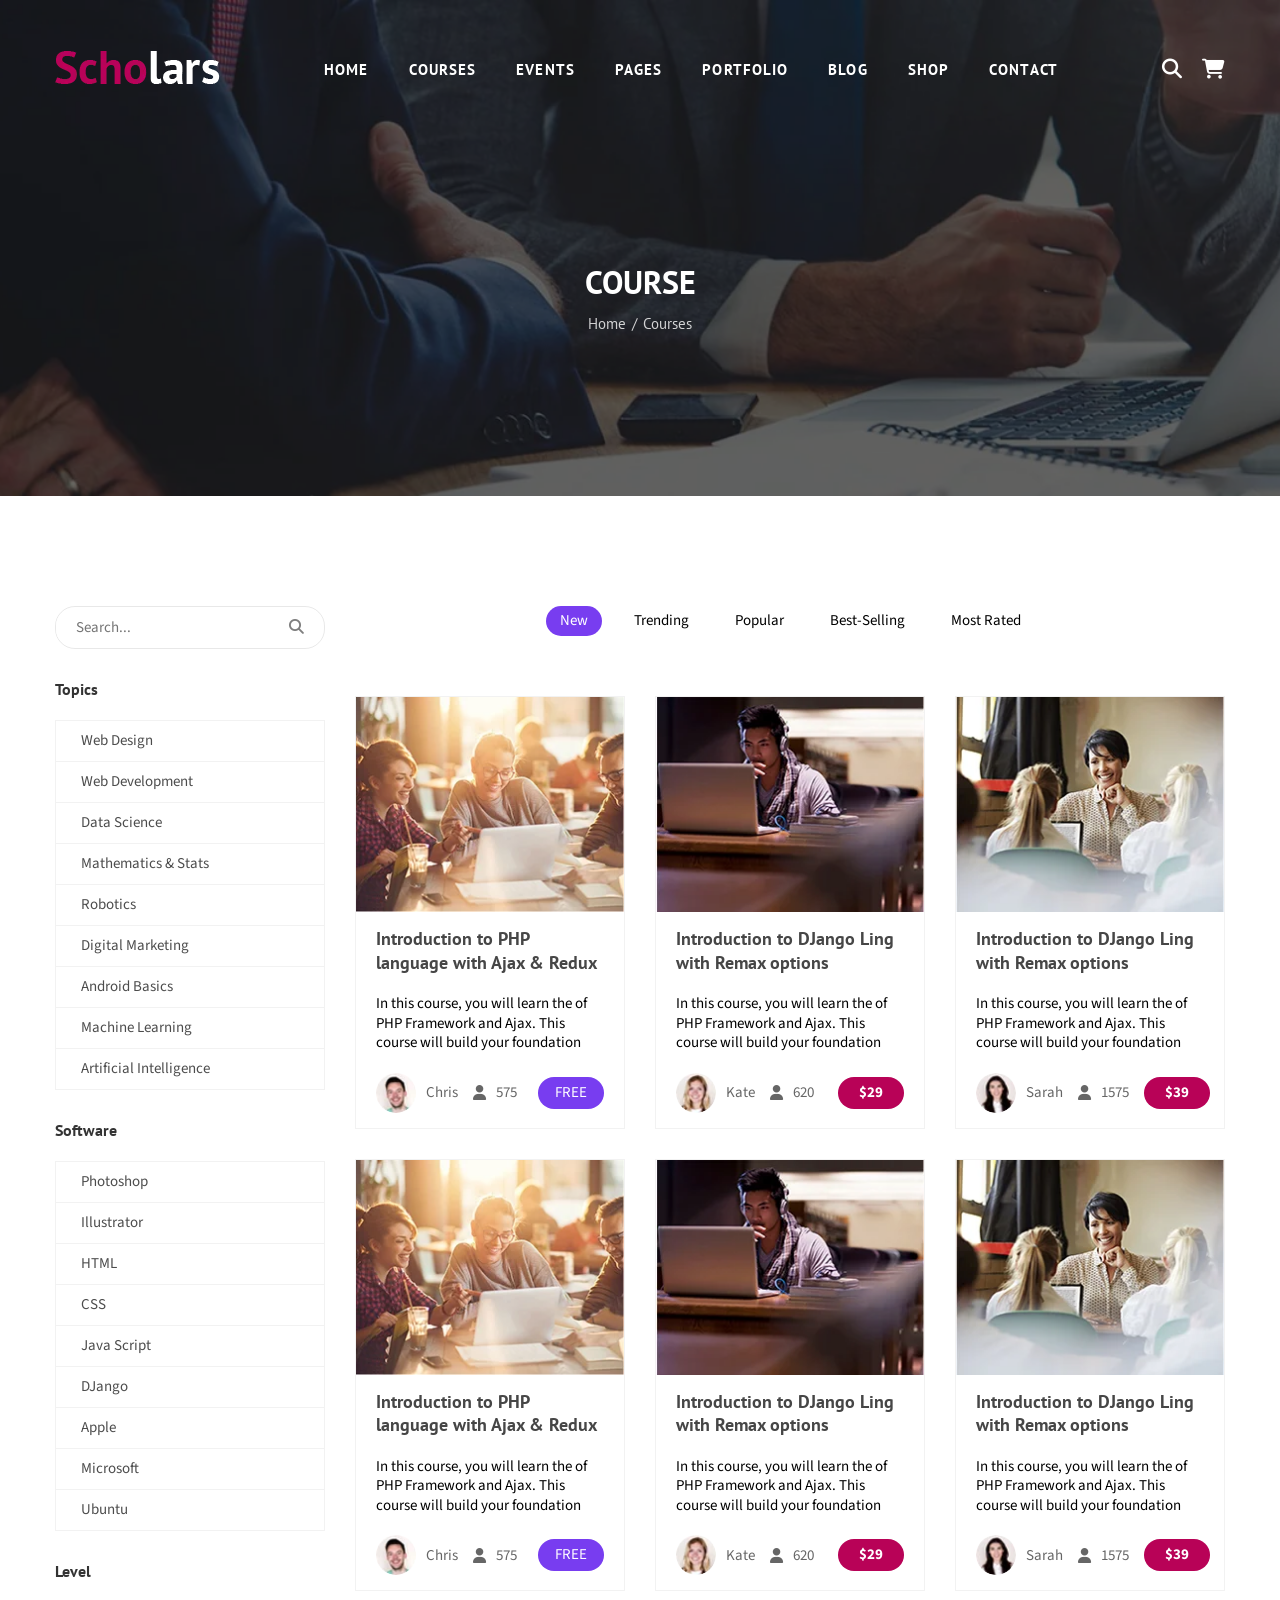
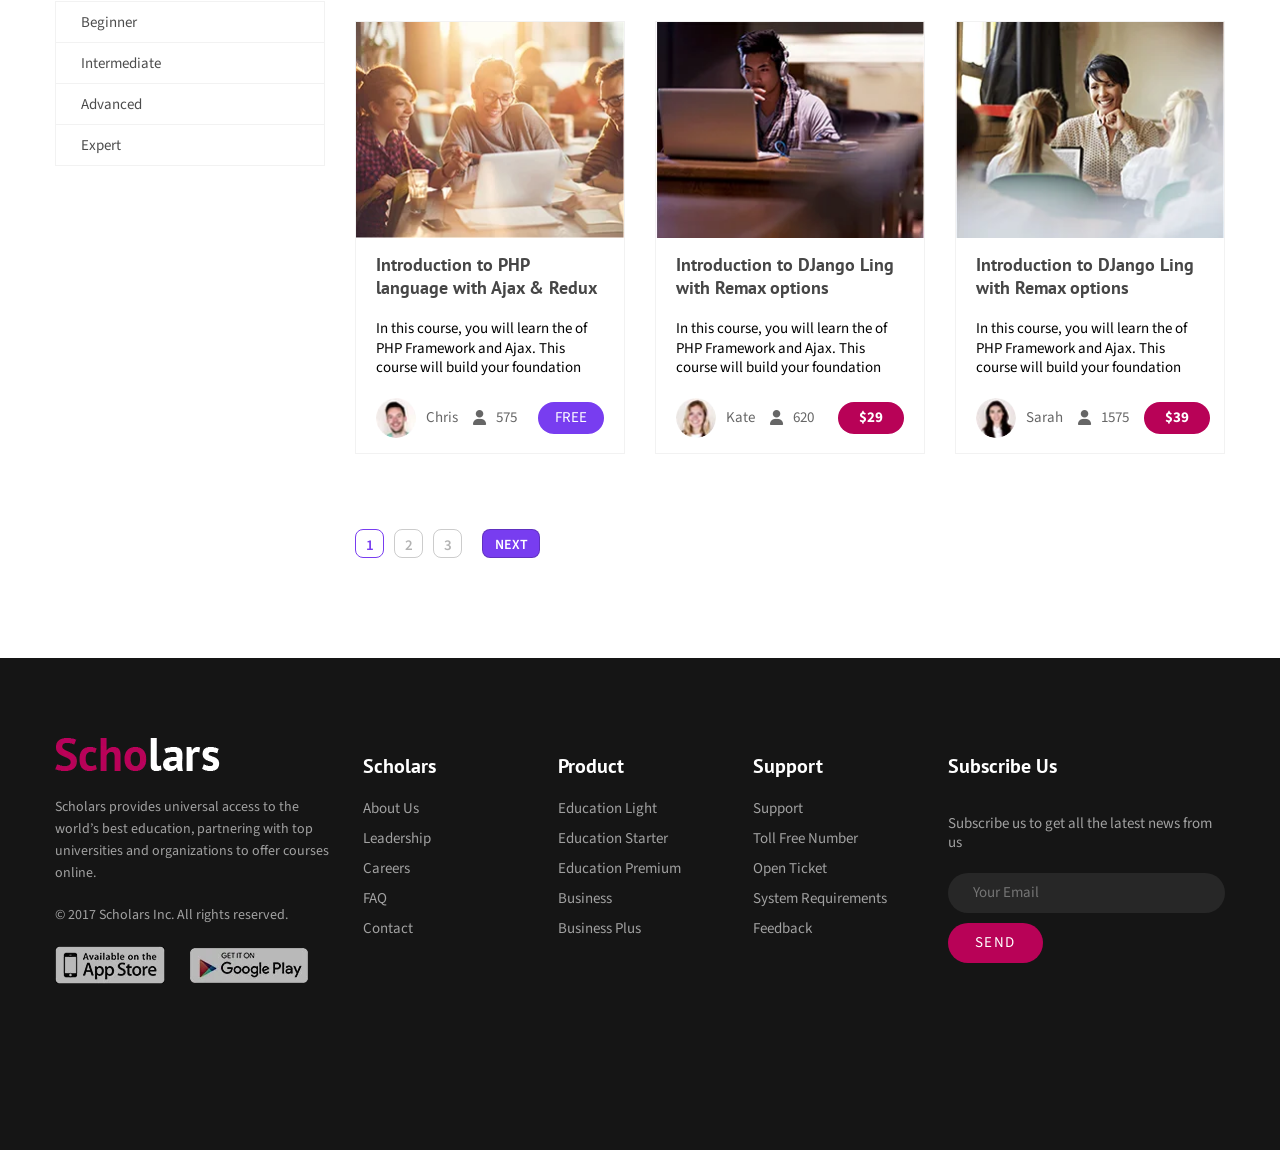
==== courses.html @ d9abd9fe "done courses" ====
<!doctype html>
<html lang="en">
    <head>
        <meta charset="UTF-8" />
        <meta name="viewport" content="width=device-width, initial-scale=1.0" />

        <!-- Fonts -->
        <link rel="preconnect" href="https://fonts.googleapis.com" />
        <link rel="preconnect" href="https://fonts.gstatic.com" crossorigin />
        <link
            href="https://fonts.googleapis.com/css2?family=PT+Sans:ital,wght@0,400;0,700;1,400;1,700&family=Source+Sans+3:ital,wght@0,200..900;1,200..900&display=swap"
            rel="stylesheet"
        />

        <!-- Icons -->
        <link
            rel="stylesheet"
            href="https://cdnjs.cloudflare.com/ajax/libs/font-awesome/6.7.2/css/all.min.css"
            integrity="sha512-Evv84Mr4kqVGRNSgIGL/F/aIDqQb7xQ2vcrdIwxfjThSH8CSR7PBEakCr51Ck+w+/U6swU2Im1vVX0SVk9ABhg=="
            crossorigin="anonymous"
            referrerpolicy="no-referrer"
        />

        <link rel="stylesheet" href="./css/reset.css" />
        <link rel="stylesheet" href="./css/styles.css" />

        <title>Scholars - Education, University & LMS HTML Template</title>
    </head>
    <body class="courses-page">
        <div class="wrapper">
            <!-- Start Header wrapper -->
            <div class="header-wrapper">
                <div class="inner">
                    <div class="container header-container">
                        <!-- Start Header -->
                        <div class="header">
                            <a href="">
                                <img
                                    src="./img/img-logo.webp"
                                    alt=""
                                    class="logo"
                                />
                            </a>

                            <!-- Start navigation -->
                            <ul class="nav">
                                <li><a href="">Home</a></li>
                                <li><a href="./courses.html">COURSES</a></li>
                                <li><a href="">EVENTS</a></li>
                                <li><a href="">Pages</a></li>
                                <li><a href="">PORTFOLIO</a></li>
                                <li><a href="">BLOG</a></li>
                                <li><a href="">SHOP</a></li>
                                <li><a href="">Contact</a></li>
                            </ul>
                            <!-- End navigation -->

                            <div class="action-wrapper">
                                <button class="action-btn">
                                    <i class="fa-solid fa-magnifying-glass"></i>
                                </button>
                                <button class="action-btn">
                                    <i class="fa-solid fa-cart-shopping"></i>
                                </button>
                            </div>
                        </div>
                        <!-- End Header -->

                        <div class="header-content">
                            <h1 class="heading">COURSE</h1>
                            <ul class="breadcrumb">
                                <li><a href="">Home</a></li>
                                <li><a href="">Courses</a></li>
                            </ul>
                        </div>
                    </div>
                </div>
            </div>
            <!-- End Header wrapper -->

            <!-- Start main -->
            <div class="main">
                <div class="container">
                    <div class="inner">
                        <!-- Start Sidebar -->
                        <div class="sidebar">
                            <!-- Search form -->
                            <div class="search-form">
                                <input
                                    type="text"
                                    placeholder="Search..."
                                    class="search-input"
                                />
                                <button class="search-btn">
                                    <i
                                        class="fa-solid fa-magnifying-glass sear"
                                    >
                                    </i>
                                </button>
                            </div>

                            <!-- Menu -->
                            <h2 class="menu-title">Topics</h2>
                            <ul class="menu">
                                <li><a href="">Web Design</a></li>
                                <li><a href="">Web Development</a></li>
                                <li><a href="">Data Science</a></li>
                                <li><a href="">Mathematics & Stats</a></li>
                                <li><a href="">Robotics</a></li>
                                <li><a href="">Digital Marketing</a></li>
                                <li><a href="">Android Basics</a></li>
                                <li><a href="">Machine Learning</a></li>
                                <li><a href="">Artificial Intelligence</a></li>
                            </ul>

                            <h2 class="menu-title">Software</h2>
                            <ul class="menu">
                                <li><a href="">Photoshop</a></li>
                                <li><a href="">Illustrator</a></li>
                                <li><a href="">HTML</a></li>
                                <li><a href="">CSS</a></li>
                                <li><a href="">Java Script</a></li>
                                <li><a href="">DJango</a></li>
                                <li><a href="">Apple</a></li>
                                <li><a href="">Microsoft</a></li>
                                <li><a href="">Ubuntu</a></li>
                            </ul>

                            <h2 class="menu-title">Level</h2>
                            <ul class="menu">
                                <li><a href="">Beginner</a></li>
                                <li><a href="">Intermediate</a></li>
                                <li><a href="">Advanced</a></li>
                                <li><a href="">Expert</a></li>
                            </ul>
                        </div>
                        <!-- End Sidebar -->

                        <!-- Start Main Content -->
                        <div class="main-content">
                            <div class="topics">
                                <ul>
                                    <li class="active"><a href="">New</a></li>
                                    <li><a href="">Trending</a></li>
                                    <li><a href="">Popular</a></li>
                                    <li><a href="">Best-Selling</a></li>
                                    <li><a href="">Most Rated</a></li>
                                </ul>
                            </div>
                            <!-- Start Course List -->
                            <div class="courses-list">
                                <!-- Course item 1 -->
                                <div class="courses-item">
                                    <a href="" class="thumb-wrapper">
                                        <img
                                            src="./img/img-courses-1.webp"
                                            alt=""
                                            class="thumb"
                                        />
                                    </a>
                                    <div class="info">
                                        <h3 class="title">
                                            <a href="">
                                                Introduction to PHP language
                                                with Ajax & Redux
                                            </a>
                                        </h3>
                                        <p class="desc">
                                            In this course, you will learn the
                                            of PHP Framework and Ajax. This
                                            course will build your foundation
                                        </p>
                                        <div class="bottom">
                                            <div>
                                                <img
                                                    src="./img/avt-author-1.webp"
                                                    alt=""
                                                    class="avatar"
                                                />
                                                <span>Chris</span>
                                            </div>
                                            <div>
                                                <i class="fa-solid fa-user"></i>
                                                <span>575</span>
                                            </div>
                                            <a
                                                href=""
                                                class="courses-btn active"
                                            >
                                                FREE
                                            </a>
                                        </div>
                                    </div>
                                </div>
                                <!-- End Course item 1 -->

                                <!-- Course item 2 -->
                                <div class="courses-item">
                                    <a href="" class="thumb-wrapper">
                                        <img
                                            src="./img/img-courses-2.webp"
                                            alt=""
                                            class="thumb"
                                        />
                                    </a>
                                    <div class="info">
                                        <h3 class="title">
                                            <a href="">
                                                Introduction to DJango Ling with
                                                Remax options
                                            </a>
                                        </h3>
                                        <p class="desc">
                                            In this course, you will learn the
                                            of PHP Framework and Ajax. This
                                            course will build your foundation
                                        </p>
                                        <div class="bottom">
                                            <div>
                                                <img
                                                    src="./img/avt-author-2.webp"
                                                    alt=""
                                                    class="avatar"
                                                />
                                                <span>Kate</span>
                                            </div>
                                            <div>
                                                <i class="fa-solid fa-user"></i>
                                                <span>620</span>
                                            </div>
                                            <a href="" class="courses-btn">
                                                $29
                                            </a>
                                        </div>
                                    </div>
                                </div>
                                <!-- End Course item 2 -->

                                <!-- Course item 3 -->
                                <div class="courses-item">
                                    <a href="" class="thumb-wrapper">
                                        <img
                                            src="./img/img-courses-3.webp"
                                            alt=""
                                            class="thumb"
                                        />
                                    </a>
                                    <div class="info">
                                        <h3 class="title">
                                            <a href="">
                                                Introduction to DJango Ling with
                                                Remax options
                                            </a>
                                        </h3>
                                        <p class="desc">
                                            In this course, you will learn the
                                            of PHP Framework and Ajax. This
                                            course will build your foundation
                                        </p>
                                        <div class="bottom">
                                            <div>
                                                <img
                                                    src="./img/avt-author-3.webp"
                                                    alt=""
                                                    class="avatar"
                                                />
                                                <span>Sarah</span>
                                            </div>
                                            <div>
                                                <i class="fa-solid fa-user"></i>
                                                <span>1575</span>
                                            </div>
                                            <a href="" class="courses-btn">
                                                $39
                                            </a>
                                        </div>
                                    </div>
                                </div>
                                <!-- End Course item 3 -->

                                <!-- Course item 4 -->
                                <div class="courses-item">
                                    <a href="" class="thumb-wrapper">
                                        <img
                                            src="./img/img-courses-1.webp"
                                            alt=""
                                            class="thumb"
                                        />
                                    </a>
                                    <div class="info">
                                        <h3 class="title">
                                            <a href="">
                                                Introduction to PHP language
                                                with Ajax & Redux
                                            </a>
                                        </h3>
                                        <p class="desc">
                                            In this course, you will learn the
                                            of PHP Framework and Ajax. This
                                            course will build your foundation
                                        </p>
                                        <div class="bottom">
                                            <div>
                                                <img
                                                    src="./img/avt-author-1.webp"
                                                    alt=""
                                                    class="avatar"
                                                />
                                                <span>Chris</span>
                                            </div>
                                            <div>
                                                <i class="fa-solid fa-user"></i>
                                                <span>575</span>
                                            </div>
                                            <a
                                                href=""
                                                class="courses-btn active"
                                            >
                                                FREE
                                            </a>
                                        </div>
                                    </div>
                                </div>
                                <!-- End Course item 4 -->

                                <!-- Course item 5 -->
                                <div class="courses-item">
                                    <a href="" class="thumb-wrapper">
                                        <img
                                            src="./img/img-courses-2.webp"
                                            alt=""
                                            class="thumb"
                                        />
                                    </a>
                                    <div class="info">
                                        <h3 class="title">
                                            <a href="">
                                                Introduction to DJango Ling with
                                                Remax options
                                            </a>
                                        </h3>
                                        <p class="desc">
                                            In this course, you will learn the
                                            of PHP Framework and Ajax. This
                                            course will build your foundation
                                        </p>
                                        <div class="bottom">
                                            <div>
                                                <img
                                                    src="./img/avt-author-2.webp"
                                                    alt=""
                                                    class="avatar"
                                                />
                                                <span>Kate</span>
                                            </div>
                                            <div>
                                                <i class="fa-solid fa-user"></i>
                                                <span>620</span>
                                            </div>
                                            <a href="" class="courses-btn">
                                                $29
                                            </a>
                                        </div>
                                    </div>
                                </div>
                                <!-- End Course item 5 -->

                                <!-- Course item 6 -->
                                <div class="courses-item">
                                    <a href="" class="thumb-wrapper">
                                        <img
                                            src="./img/img-courses-3.webp"
                                            alt=""
                                            class="thumb"
                                        />
                                    </a>
                                    <div class="info">
                                        <h3 class="title">
                                            <a href="">
                                                Introduction to DJango Ling with
                                                Remax options
                                            </a>
                                        </h3>
                                        <p class="desc">
                                            In this course, you will learn the
                                            of PHP Framework and Ajax. This
                                            course will build your foundation
                                        </p>
                                        <div class="bottom">
                                            <div>
                                                <img
                                                    src="./img/avt-author-3.webp"
                                                    alt=""
                                                    class="avatar"
                                                />
                                                <span>Sarah</span>
                                            </div>
                                            <div>
                                                <i class="fa-solid fa-user"></i>
                                                <span>1575</span>
                                            </div>
                                            <a href="" class="courses-btn">
                                                $39
                                            </a>
                                        </div>
                                    </div>
                                </div>
                                <!-- End Course item 6 -->

                                <!-- Course item 7 -->
                                <div class="courses-item">
                                    <a href="" class="thumb-wrapper">
                                        <img
                                            src="./img/img-courses-1.webp"
                                            alt=""
                                            class="thumb"
                                        />
                                    </a>
                                    <div class="info">
                                        <h3 class="title">
                                            <a href="">
                                                Introduction to PHP language
                                                with Ajax & Redux
                                            </a>
                                        </h3>
                                        <p class="desc">
                                            In this course, you will learn the
                                            of PHP Framework and Ajax. This
                                            course will build your foundation
                                        </p>
                                        <div class="bottom">
                                            <div>
                                                <img
                                                    src="./img/avt-author-1.webp"
                                                    alt=""
                                                    class="avatar"
                                                />
                                                <span>Chris</span>
                                            </div>
                                            <div>
                                                <i class="fa-solid fa-user"></i>
                                                <span>575</span>
                                            </div>
                                            <a
                                                href=""
                                                class="courses-btn active"
                                            >
                                                FREE
                                            </a>
                                        </div>
                                    </div>
                                </div>
                                <!-- End Course item 7 -->

                                <!-- Course item 8 -->
                                <div class="courses-item">
                                    <a href="" class="thumb-wrapper">
                                        <img
                                            src="./img/img-courses-2.webp"
                                            alt=""
                                            class="thumb"
                                        />
                                    </a>
                                    <div class="info">
                                        <h3 class="title">
                                            <a href="">
                                                Introduction to DJango Ling with
                                                Remax options
                                            </a>
                                        </h3>
                                        <p class="desc">
                                            In this course, you will learn the
                                            of PHP Framework and Ajax. This
                                            course will build your foundation
                                        </p>
                                        <div class="bottom">
                                            <div>
                                                <img
                                                    src="./img/avt-author-2.webp"
                                                    alt=""
                                                    class="avatar"
                                                />
                                                <span>Kate</span>
                                            </div>
                                            <div>
                                                <i class="fa-solid fa-user"></i>
                                                <span>620</span>
                                            </div>
                                            <a href="" class="courses-btn">
                                                $29
                                            </a>
                                        </div>
                                    </div>
                                </div>
                                <!-- End Course item 8 -->

                                <!-- Course item 9 -->
                                <div class="courses-item">
                                    <a href="" class="thumb-wrapper">
                                        <img
                                            src="./img/img-courses-3.webp"
                                            alt=""
                                            class="thumb"
                                        />
                                    </a>
                                    <div class="info">
                                        <h3 class="title">
                                            <a href="">
                                                Introduction to DJango Ling with
                                                Remax options
                                            </a>
                                        </h3>
                                        <p class="desc">
                                            In this course, you will learn the
                                            of PHP Framework and Ajax. This
                                            course will build your foundation
                                        </p>
                                        <div class="bottom">
                                            <div>
                                                <img
                                                    src="./img/avt-author-3.webp"
                                                    alt=""
                                                    class="avatar"
                                                />
                                                <span>Sarah</span>
                                            </div>
                                            <div>
                                                <i class="fa-solid fa-user"></i>
                                                <span>1575</span>
                                            </div>
                                            <a href="" class="courses-btn">
                                                $39
                                            </a>
                                        </div>
                                    </div>
                                </div>
                                <!-- End Course item 9 -->
                            </div>
                            <!-- End Course List -->

                            <!-- Start Pagination -->
                            <div class="courses-pagination">
                                <ul class="pagination">
                                    <li><a href="" class="active">1</a></li>
                                    <li><a href="">2</a></li>
                                    <li><a href="">3</a></li>
                                    <li><a href="">Next</a></li>
                                </ul>
                            </div>
                            <!-- End Pagination -->
                        </div>
                        <!-- End Main Content -->
                    </div>
                </div>
            </div>
            <!-- End main -->

            <!-- Start footer -->
            <div class="footer-wrapper">
                <div class="container">
                    <div class="inner">
                        <!-- Start footer logo -->
                        <div class="footer-logo">
                            <a href="">
                                <img
                                    src="./img/img-logo.webp"
                                    alt=""
                                    class="logo"
                                />
                            </a>
                            <p>
                                Scholars provides universal access to the
                                world’s best education, partnering with top
                                universities and organizations to offer courses
                                online.
                            </p>
                            <p>© 2017 Scholars Inc. All rights reserved.</p>
                            <ul>
                                <li>
                                    <a href="">
                                        <img src="./img/img-IOS.webp" alt="" />
                                    </a>
                                </li>
                                <li>
                                    <a href="">
                                        <img
                                            src="./img/img-Android.webp"
                                            alt=""
                                        />
                                    </a>
                                </li>
                            </ul>
                        </div>
                        <!-- Start footer logo -->

                        <!-- Start footer list -->
                        <div class="footer-list">
                            <div class="list-item">
                                <h4 class="list-title">Scholars</h4>
                                <ul class="list">
                                    <li><a href="">About Us</a></li>
                                    <li><a href="">Leadership</a></li>
                                    <li><a href="">Careers</a></li>
                                    <li><a href="">FAQ</a></li>
                                    <li><a href="">Contact</a></li>
                                </ul>
                            </div>

                            <div class="list-item">
                                <h4 class="list-title">Product</h4>
                                <ul class="list">
                                    <li><a href="">Education Light</a></li>
                                    <li><a href="">Education Starter</a></li>
                                    <li><a href="">Education Premium</a></li>
                                    <li><a href="">Business</a></li>
                                    <li><a href="">Business Plus</a></li>
                                </ul>
                            </div>

                            <div class="list-item">
                                <h4 class="list-title">Support</h4>
                                <ul class="list">
                                    <li><a href="">Support</a></li>
                                    <li><a href="">Toll Free Number</a></li>
                                    <li><a href="">Open Ticket</a></li>
                                    <li><a href="">System Requirements</a></li>
                                    <li><a href="">Feedback</a></li>
                                </ul>
                            </div>
                        </div>

                        <!-- Start footer subscribe -->
                        <div class="footer-subs">
                            <h4 class="subs-title">Subscribe Us</h4>
                            <p>
                                Subscribe us to get all the latest news from us
                            </p>
                            <form action="" class="form-group">
                                <input
                                    type="text"
                                    placeholder="Your Email"
                                    class="email-input"
                                />
                                <button class="send-btn">SEND</button>
                            </form>
                        </div>
                        <!-- End footer list -->
                    </div>
                </div>
            </div>
            <!-- End footer -->
        </div>
    </body>
</html>
---- css/styles.css ----
:root {
    --heading: "PT Sans", sans-serif;
    --black: #000;
    --white: #fff;
    --primary: #b80257;
    --secondary: #783df0;
}

* {
    box-sizing: border-box;
}

html {
    font-size: 62.5%;
}
body {
    font-size: 1.5rem;
    line-height: 1.3;
    font-family: "Source Sans 3", sans-serif;
}

h1,
h2,
h3,
h4,
h5,
h6 {
    font-family: var(--heading);
    font-weight: 700;
}

a {
    color: inherit;
}

button {
    padding: 0;
    border: none;
    background-color: transparent;
    cursor: pointer;
}

button, textarea, input, select {
    font-family: inherit;
    color: inherit;
    font-size: inherit;    
}

.container {
    margin-left: auto;
    margin-right: auto;
    max-width: 1170px;
    width: 100%;
}
/* Header wrapper */
.header-wrapper {
    display: flex;
    width: 100%;
    min-height: 496px;
    background: url(../img/bg-banner-2.webp) no-repeat center;
    background-size: cover;
}

.header-wrapper .inner {
    display: flex;
    background: #00000099;
    width: 100%;
}

/* Header */
.header-container {
    display: flex;
    flex-direction: column;
}

.header {
    display: flex;
    align-items: center;
    justify-content: space-between;
    padding: 40px 0 0;
}

.header .nav {
    display: flex;
}

.header .nav a {
    display: inline-block;
    font-weight: 700;
    color: var(--white);
    letter-spacing: 1.1px;
    text-decoration: none;
    text-transform: uppercase;
    font-family: var(--heading);
    padding: 20px;
}

.header .action-wrapper {
    display: flex;
    gap: 20px;
}

.header .action-btn {
    color: var(--white);
    font-size: 2rem;
}

.header-content {
    display: flex;
    gap: 10px;
    flex-direction: column;
    align-items: center;
    justify-content: center;
    flex: 1;
    color: var(--white);
} 

h1.heading {
    font-size: 3.2rem;
}

.breadcrumb {
    display: flex;
    font-family: var(--heading);
    color: #fffc;
}

.breadcrumb li + li::before {
    content: "/";
    padding: 0 6px;
}

.breadcrumb a {
    text-decoration: none;
}

/* Main Courses page*/
.courses-page .main {
    margin-top: 110px;
}

.courses-page .main .inner {
    display: flex;
    gap: 30px;
}

/* Sidebar Courses page*/
.courses-page .sidebar {
    width: 270px;
}

.courses-page .search-form {
    display: flex;
    align-items: center;
    height: 43px;
    border: 1px solid #00000017;
    border-radius: 20px;
    overflow: hidden;
}

.courses-page .search-form .search-input {
    flex: 1;
    padding-left: 20px;
    border: none;
    outline: none;
}

.courses-page .search-form .search-btn {
    align-self: stretch;
    padding: 0 20px;
    color: #00000080;
}

.courses-page .search-form .search-input:not(:placeholder-shown) + .search-btn {
    color: var(--black );
}

.courses-page .main .menu-title {
    color: #000000cc;
    font-size: 1.6rem;
    margin-top: 30px;
}

.courses-page .main .menu {
    margin-top: 20px;
    border: 1px solid #0000000d;
}

.courses-page .main .menu li + li {
    border-top: 1px solid #0000000d;
}

.courses-page .main .menu a {
    display: flex;
    align-items: center;
    height: 40px;
    padding: 0 25px;
    color: #000000b3;
    text-decoration: none;
}

/* Main content Courses page */
.courses-page .main-content {
    flex: 1;
}

.courses-page .topics ul {
    display: flex;
    gap: 18px;
    justify-content: center;
}

.courses-page .topics a {
    display: inline-block;
    line-height: 30px;
    padding: 0 14px;
    text-decoration: none;
    border-radius: 15px;
}

.courses-page .topics .active {
    border-radius: 15px;
    background: var(--secondary);
    color: var(--white);
}

.courses-page .topics a:hover {
    border-radius: 15px;
    background: var(--secondary);
    color: var(--white);
}

/* Courses list */
.courses-page .courses-list {
    --columns: 3;
    --spacing: 30px;
    display: flex;
    flex-wrap: wrap;
    row-gap: var(--spacing);
    margin-top: 60px;
    margin-left: calc(-1 * var(--spacing));
}

.courses-page .courses-item {
    display: flex;
    flex-direction: column;
    width: calc(100% / var(--columns) - var(--spacing)); 
    min-height: 100px;
    margin-left: var(--spacing);
    border: 1px solid #0000000d;
}

.courses-page .thumb-wrapper {
    display: block;
    aspect-ratio: 1 / 0.8;
}

.courses-page .thumb {
    display: block;
    width: 100%;
    height: 100%;
    object-fit: cover;
}

.courses-page .info {
    display: flex;
    flex-direction: column;
    padding: 15px 20px;
    flex: 1;
}

.courses-page h3.title a {
    display: -webkit-box;
    -webkit-line-clamp: 2;
    -webkit-box-orient: vertical;
    font-size: 1.8rem;
    text-decoration: none;
    color: #464646;
}

.courses-page .desc {
    display: -webkit-box;
    -webkit-line-clamp: 3;
    -webkit-box-orient: vertical;
    margin: 20px 0;
}

.courses-page .bottom {
    display: flex;
    align-items: center;
    gap: 15px;
    color: #00000099;
    margin-top: auto;
}

.courses-page .bottom div {
    display: flex;
    align-items: center;
    gap: 10px;
}

.courses-page .bottom .avatar {
    height: 40px;
    width: 40px;
    object-fit: cover;
    border-radius: 50%;
}

.courses-page .courses-btn {
    height: 32px;
    min-width: 66px;
    padding: 0 8px;
    color: var(--white);
    background-color: var(--primary);
    font-weight: 700;
    border-radius: 30px;
    text-decoration: none;
    line-height: 32px;
    text-align: center;
    margin-left: auto;
}

.courses-page .courses-btn.active {
    font-weight: normal;
    background-color: var(--secondary);
}

/* Courses pagination */
.courses-page .courses-pagination {
    margin-top: 75px;
}

.courses-page .pagination {
    display: flex;
}

.courses-page .pagination a {
    display: inline-block;
    min-width: 29px;
    height: 29px;
    color: #0000004d;
    padding: 2px;
    border: 1px solid #00000033;
    border-radius: 8px;
    margin-right: 10px;
    line-height: 27px;
    text-align: center;
    text-decoration: none;
    font-weight: 600;
}

.courses-page .pagination .active {
    color: var(--secondary);
    border: 1px solid var(--secondary);
}

.courses-page .pagination li:last-of-type a {
    min-width: 58px;
    margin-inline: 10px;
    background-color: var(--secondary);
    color: var(--white);
    text-transform: uppercase;
    font-size: 1.4rem;
}

/* Footer */
.footer-wrapper {
    margin-top: 100px;
    background-color: #151515;
    color: #ffffff99;
}

.footer-wrapper h4 {
    color: var(--white);
    font-size: 2rem;
    margin: 15px 0;
}

.footer-wrapper .inner {
    display: flex;
    gap: 30px;
    padding: 80px 0 160px;
}

.footer-logo {
    display: flex;
    flex-direction: column;
    gap: 20px;
    flex: 1;
}

.footer-logo p {
    font-size: 1.4rem;
    line-height: 2.2rem;
}

.footer-logo ul {
    display: flex;
    align-items: center;
    gap: 25px;
}


.footer-list {
    display: flex;
    gap: 30px;
    flex: 2;
}

.footer-list a {
    display: inline-block;
    height: 30px;
    text-decoration: none;
    line-height: 30px;
}

.list-item {
    flex: 1;
}

.footer-subs {
    display: flex;
    flex-direction: column;
    gap: 20px;
    flex: 1;
}

.footer-subs .email-input {
    width: 100%;
    height: 40px;
    padding: 0 25px;
    background: #272727;
    border-radius: 20px;
    border: none;
    outline: none;
}

.footer-subs .send-btn {
    display: block;
    min-width: 95px;
    height: 40px;
    background-color: var(--primary);
    color: var(--white);
    border-radius: 20px;
    margin: 10px 0;
    letter-spacing: 0.15rem;
}
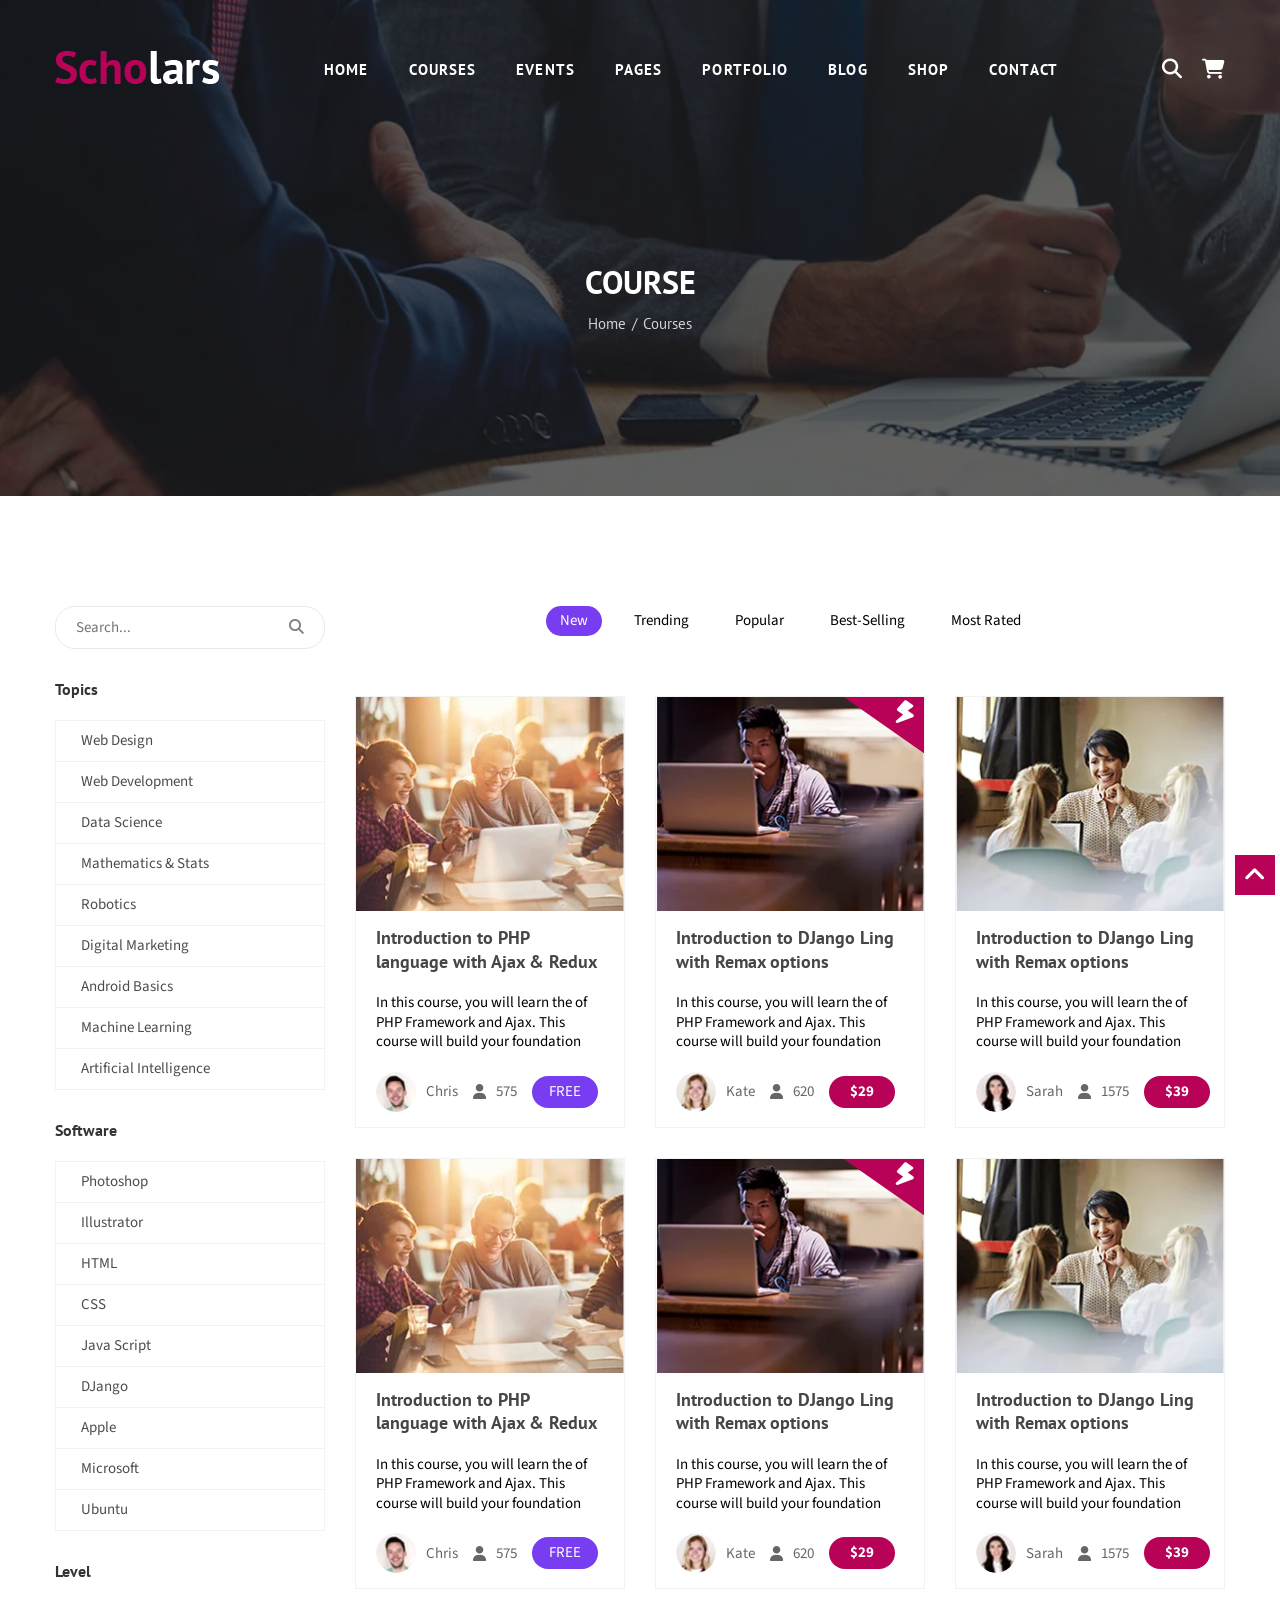
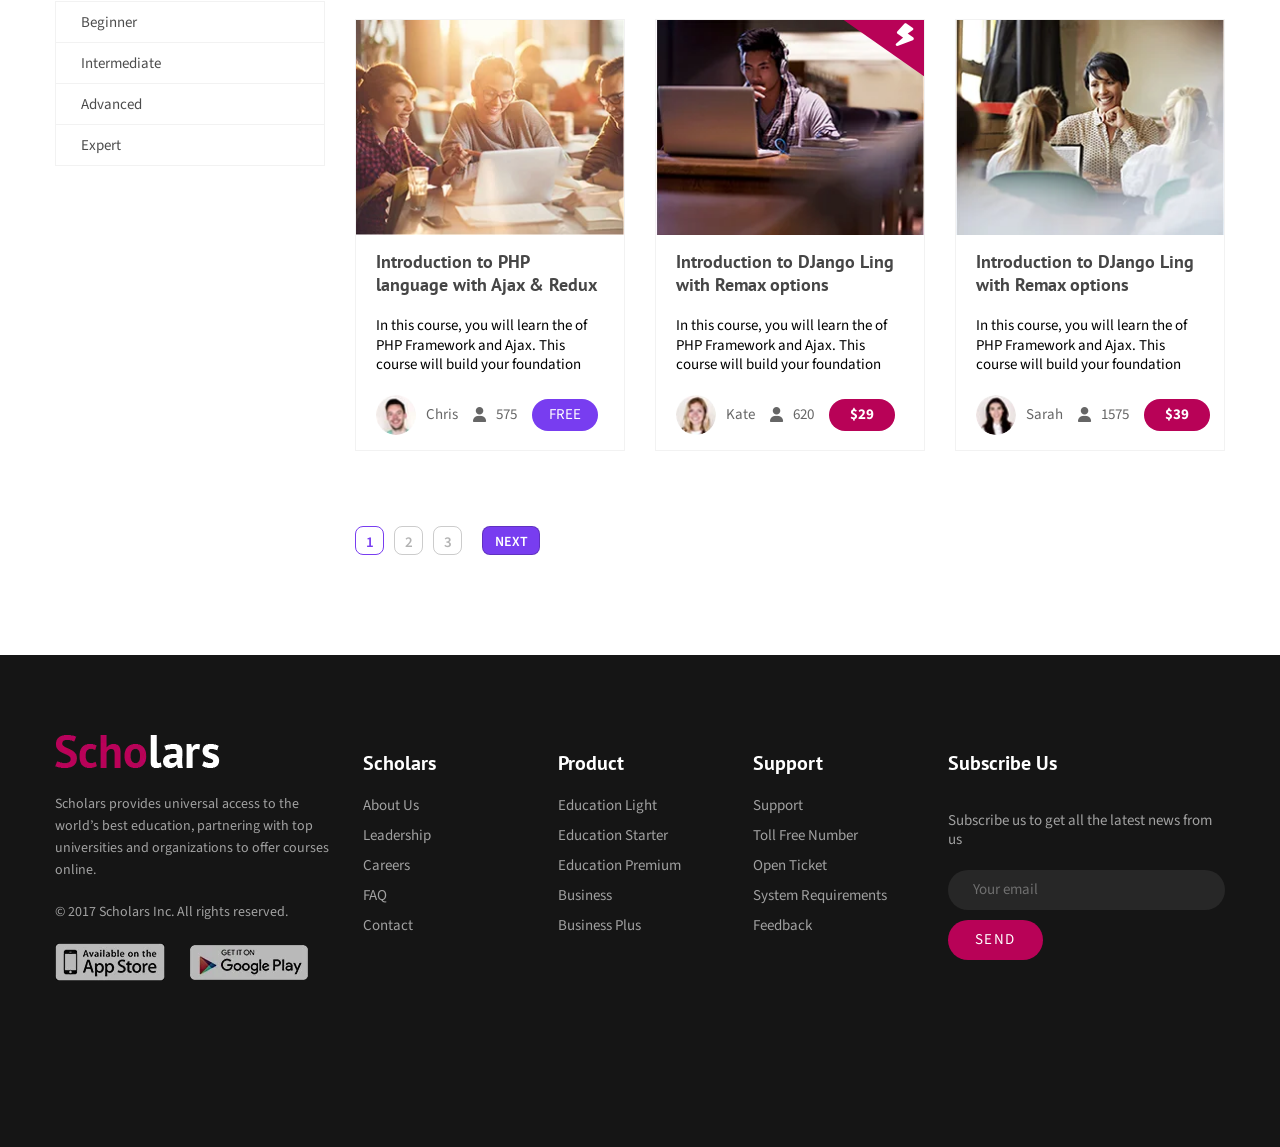
==== commit 8503c58a: "Done pages" ====
--- a/courses.html
+++ b/courses.html
@@ -44,14 +44,81 @@
 
                             <!-- Start navigation -->
                             <ul class="nav">
-                                <li><a href="">Home</a></li>
-                                <li><a href="./courses.html">COURSES</a></li>
-                                <li><a href="">EVENTS</a></li>
-                                <li><a href="">Pages</a></li>
-                                <li><a href="">PORTFOLIO</a></li>
-                                <li><a href="">BLOG</a></li>
-                                <li><a href="">SHOP</a></li>
-                                <li><a href="">Contact</a></li>
+                                <li>
+                                    <a href="">Home</a>
+                                    <ul class="submenu">
+                                        <li><a href="">Home version one</a></li>
+                                        <li><a href="">Home version Two</a></li>
+                                        <li>
+                                            <a href="">Home video background</a>
+                                        </li>
+                                    </ul>
+                                </li>
+                                <li>
+                                    <a href="">COURSES</a>
+                                    <ul class="submenu">
+                                        <li><a href="">Course 2 Column</a></li>
+                                        <li>
+                                            <a href="./courses.html"
+                                                >Course 3 Column</a
+                                            >
+                                        </li>
+                                        <li><a href="">Course Details</a></li>
+                                    </ul>
+                                </li>
+                                <li>
+                                    <a href="">EVENTS</a>
+                                    <ul class="submenu">
+                                        <li><a href="">Event List</a></li>
+                                        <li><a href="">Event Grid</a></li>
+                                        <li><a href="">Event Single</a></li>
+                                    </ul>
+                                </li>
+                                <li>
+                                    <a href="">Pages</a>
+                                    <ul class="submenu">
+                                        <li><a href="">Our teachers</a></li>
+                                        <li><a href="">teachers profile</a></li>
+                                        <li><a href="">About Us</a></li>
+                                        <li><a href="">Error page</a></li>
+                                        <li><a href="">FAQ Page</a></li>
+                                        <li><a href="">Login</a></li>
+                                        <li><a href="">sign up</a></li>
+                                    </ul>
+                                </li>
+                                <li>
+                                    <a href="">PORTFOLIO</a>
+                                    <ul class="submenu">
+                                        <li>
+                                            <a href="">portfolio 2 column</a>
+                                        </li>
+                                        <li>
+                                            <a href="">portfolio 3 column</a>
+                                        </li>
+                                        <li>
+                                            <a href="">portfolio 4 column</a>
+                                        </li>
+                                    </ul>
+                                </li>
+                                <li>
+                                    <a href="">BLOG</a>
+                                    <ul class="submenu">
+                                        <li><a href="">Blog</a></li>
+                                        <li><a href="">Blog details</a></li>
+                                    </ul>
+                                </li>
+                                <li>
+                                    <a href="">SHOP</a>
+                                    <ul class="submenu">
+                                        <li>
+                                            <a href="./shop.html">Shop Page</a>
+                                        </li>
+                                        <li><a href="">Shop Details</a></li>
+                                    </ul>
+                                </li>
+                                <li>
+                                    <a href="">Contact</a>
+                                </li>
                             </ul>
                             <!-- End navigation -->
 
@@ -183,12 +250,11 @@
                                                 <i class="fa-solid fa-user"></i>
                                                 <span>575</span>
                                             </div>
-                                            <a
-                                                href=""
-                                                class="courses-btn active"
-                                            >
-                                                FREE
-                                            </a>
+                                            <div class="courses-btn">
+                                                <a href="" class="active">
+                                                    FREE
+                                                </a>
+                                            </div>
                                         </div>
                                     </div>
                                 </div>
@@ -228,9 +294,9 @@
                                                 <i class="fa-solid fa-user"></i>
                                                 <span>620</span>
                                             </div>
-                                            <a href="" class="courses-btn">
-                                                $29
-                                            </a>
+                                            <div class="courses-btn">
+                                                <a href="" class=""> $29 </a>
+                                            </div>
                                         </div>
                                     </div>
                                 </div>
@@ -270,9 +336,9 @@
                                                 <i class="fa-solid fa-user"></i>
                                                 <span>1575</span>
                                             </div>
-                                            <a href="" class="courses-btn">
-                                                $39
-                                            </a>
+                                            <div class="courses-btn">
+                                                <a href="" class=""> $39 </a>
+                                            </div>
                                         </div>
                                     </div>
                                 </div>
@@ -312,12 +378,11 @@
                                                 <i class="fa-solid fa-user"></i>
                                                 <span>575</span>
                                             </div>
-                                            <a
-                                                href=""
-                                                class="courses-btn active"
-                                            >
-                                                FREE
-                                            </a>
+                                            <div class="courses-btn">
+                                                <a href="" class="active">
+                                                    FREE
+                                                </a>
+                                            </div>
                                         </div>
                                     </div>
                                 </div>
@@ -357,9 +422,9 @@
                                                 <i class="fa-solid fa-user"></i>
                                                 <span>620</span>
                                             </div>
-                                            <a href="" class="courses-btn">
-                                                $29
-                                            </a>
+                                            <div class="courses-btn">
+                                                <a href="" class=""> $29 </a>
+                                            </div>
                                         </div>
                                     </div>
                                 </div>
@@ -399,9 +464,9 @@
                                                 <i class="fa-solid fa-user"></i>
                                                 <span>1575</span>
                                             </div>
-                                            <a href="" class="courses-btn">
-                                                $39
-                                            </a>
+                                            <div class="courses-btn">
+                                                <a href="" class=""> $39 </a>
+                                            </div>
                                         </div>
                                     </div>
                                 </div>
@@ -441,12 +506,11 @@
                                                 <i class="fa-solid fa-user"></i>
                                                 <span>575</span>
                                             </div>
-                                            <a
-                                                href=""
-                                                class="courses-btn active"
-                                            >
-                                                FREE
-                                            </a>
+                                            <div class="courses-btn">
+                                                <a href="" class="active">
+                                                    FREE
+                                                </a>
+                                            </div>
                                         </div>
                                     </div>
                                 </div>
@@ -486,9 +550,9 @@
                                                 <i class="fa-solid fa-user"></i>
                                                 <span>620</span>
                                             </div>
-                                            <a href="" class="courses-btn">
-                                                $29
-                                            </a>
+                                            <div class="courses-btn">
+                                                <a href="" class=""> $29 </a>
+                                            </div>
                                         </div>
                                     </div>
                                 </div>
@@ -528,9 +592,9 @@
                                                 <i class="fa-solid fa-user"></i>
                                                 <span>1575</span>
                                             </div>
-                                            <a href="" class="courses-btn">
-                                                $39
-                                            </a>
+                                            <div class="courses-btn">
+                                                <a href="" class=""> $39 </a>
+                                            </div>
                                         </div>
                                     </div>
                                 </div>
@@ -636,12 +700,17 @@
                                 Subscribe us to get all the latest news from us
                             </p>
                             <form action="" class="form-group">
-                                <input
+                                <div class="email-input">
+                                    <input
                                     type="text"
-                                    placeholder="Your Email"
-                                    class="email-input"
+                                    placeholder=""
+                                    class=""
                                 />
-                                <button class="send-btn">SEND</button>
+                                <label for="">Your email</label>
+                                </div>
+                                <button class="send-btn">
+                                    <span>SEND</span>
+                                </button>
                             </form>
                         </div>
                         <!-- End footer list -->
@@ -649,6 +718,11 @@
                 </div>
             </div>
             <!-- End footer -->
+
+            <!-- Go top icon -->
+             <div class="go-top">
+                <i class="fa-solid fa-angle-up"></i>
+             </div>
         </div>
     </body>
 </html>
--- a/css/styles.css
+++ b/css/styles.css
@@ -4,6 +4,7 @@
     --white: #fff;
     --primary: #b80257;
     --secondary: #783df0;
+    --transition: all 0.3s ease-in-out;
 }
 
 * {
@@ -40,10 +41,13 @@
     cursor: pointer;
 }
 
-button, textarea, input, select {
+button,
+textarea,
+input,
+select {
     font-family: inherit;
     color: inherit;
-    font-size: inherit;    
+    font-size: inherit;
 }
 
 .container {
@@ -53,13 +57,20 @@
     width: 100%;
 }
 /* Header wrapper */
-.header-wrapper {
+.courses-page .header-wrapper {
     display: flex;
     width: 100%;
     min-height: 496px;
     background: url(../img/bg-banner-2.webp) no-repeat center;
     background-size: cover;
 }
+.shop-page .header-wrapper {
+    display: flex;
+    width: 100%;
+    min-height: 496px;
+    background: url(../img/bg-banner-10.webp) no-repeat center;
+    background-size: cover;
+}
 
 .header-wrapper .inner {
     display: flex;
@@ -84,7 +95,16 @@
     display: flex;
 }
 
-.header .nav a {
+.header .nav > li {
+    position: relative;
+}
+
+.header .nav li:hover .submenu {
+    opacity: 1;
+    transform: scale(1);
+}
+
+.header .nav > li > a {
     display: inline-block;
     font-weight: 700;
     color: var(--white);
@@ -95,6 +115,38 @@
     padding: 20px;
 }
 
+.header .nav .submenu {
+    position: absolute;
+    top: 100%;
+    left: 0;
+    background: var(--white);
+    min-width: 220px;
+
+    opacity: 0;
+    transform: scale(1, 0);
+    transform-origin: 100% 2%;
+    transition: var(--transition);
+}
+
+.header .nav .submenu a {
+    display: flex;
+    align-items: center;
+    padding: 0 25px;
+    height: 45px;
+
+    color: #00000099;
+    font-size: 1.6rem;
+    text-transform: capitalize;
+    text-decoration: none;
+    transition: var(--transition);
+}
+
+.header .nav .submenu a:hover {
+    color: var(--white);
+    background: var(--primary);
+    padding-left: 29px;
+}
+
 .header .action-wrapper {
     display: flex;
     gap: 20px;
@@ -113,7 +165,7 @@
     justify-content: center;
     flex: 1;
     color: var(--white);
-} 
+}
 
 h1.heading {
     font-size: 3.2rem;
@@ -172,7 +224,7 @@
 }
 
 .courses-page .search-form .search-input:not(:placeholder-shown) + .search-btn {
-    color: var(--black );
+    color: var(--black);
 }
 
 .courses-page .main .menu-title {
@@ -197,6 +249,14 @@
     padding: 0 25px;
     color: #000000b3;
     text-decoration: none;
+
+    translate: 0;
+    transition: var(--transition);
+}
+
+.courses-page .main .menu li:hover a {
+    translate: 10px;
+    color: var(--secondary);
 }
 
 /* Main content Courses page */
@@ -216,6 +276,12 @@
     padding: 0 14px;
     text-decoration: none;
     border-radius: 15px;
+    transition: var(--transition);
+}
+
+.courses-page .topics li:hover a {
+    color: var(--white);
+    background: var(--secondary);
 }
 
 .courses-page .topics .active {
@@ -244,15 +310,24 @@
 .courses-page .courses-item {
     display: flex;
     flex-direction: column;
-    width: calc(100% / var(--columns) - var(--spacing)); 
+    width: calc(100% / var(--columns) - var(--spacing));
     min-height: 100px;
     margin-left: var(--spacing);
     border: 1px solid #0000000d;
 }
 
 .courses-page .thumb-wrapper {
+    position: relative;
+
     display: block;
     aspect-ratio: 1 / 0.8;
+    overflow: hidden;
+    background-image: -webkit-linear-gradient(
+        90deg,
+        rgb(40, 172, 225) 12%,
+        rgb(81, 204, 231) 50%,
+        rgb(122, 235, 236) 91%
+    );
 }
 
 .courses-page .thumb {
@@ -260,6 +335,32 @@
     width: 100%;
     height: 100%;
     object-fit: cover;
+    transform: scale(1);
+    transition: all 0.6s ease-in-out;
+}
+
+.courses-page .courses-item:hover .thumb {
+    transform: scale(1.1);
+    opacity: 0.8;
+}
+
+.courses-page .courses-item:nth-last-of-type(3n - 1) .thumb-wrapper::before {
+    content: "\e0b7";
+    font-family: "Font Awesome 6 Free";
+    font-weight: 600;
+    position: absolute;
+    box-sizing: border-box;
+    top: -52px;
+    right: -74px;
+    z-index: 10;
+    width: 140px;
+    height: 100px;
+
+    background: var(--primary);
+    font-size: 2.4rem;
+    color: var(--white);
+    padding: 64px 0 0 53px;
+    transform: rotate(35deg);
 }
 
 .courses-page .info {
@@ -276,6 +377,12 @@
     font-size: 1.8rem;
     text-decoration: none;
     color: #464646;
+
+    transition: var(--transition);
+}
+
+.courses-page .courses-item:hover h3.title a {
+    color: var(--primary);
 }
 
 .courses-page .desc {
@@ -307,6 +414,10 @@
 }
 
 .courses-page .courses-btn {
+    position: relative;
+}
+
+.courses-page .courses-btn a {
     height: 32px;
     min-width: 66px;
     padding: 0 8px;
@@ -318,9 +429,40 @@
     line-height: 32px;
     text-align: center;
     margin-left: auto;
-}
-
-.courses-page .courses-btn.active {
+
+    translate: 0;
+    transition: var(--transition);
+}
+
+.courses-page .courses-btn a::before {
+    content: "";
+    position: absolute;
+    background: radial-gradient(
+        ellipse at center,
+        rgba(0, 0, 0, 0.35) 0%,
+        rgba(0, 0, 0, 0) 80%
+    );
+    box-shadow: 0 0 1px rgba(0, 0, 0, 0);
+    opacity: 0;
+
+    top: 100%;
+    left: 5%;
+    height: 10px;
+    width: 90%;
+
+    transition: var(--transition);
+}
+
+.courses-page .courses-btn:hover a::before {
+    opacity: 1;
+    translate: 0 5px;
+}
+
+.courses-page .courses-btn a:hover {
+    translate: 0 -5px;
+}
+
+.courses-page .courses-btn a.active {
     font-weight: normal;
     background-color: var(--secondary);
 }
@@ -347,6 +489,12 @@
     text-align: center;
     text-decoration: none;
     font-weight: 600;
+    transition: var(--transition);
+}
+
+.courses-page .pagination a:hover {
+    color: var(--secondary);
+    border: 1px solid var(--secondary);
 }
 
 .courses-page .pagination .active {
@@ -400,7 +548,6 @@
     gap: 25px;
 }
 
-
 .footer-list {
     display: flex;
     gap: 30px;
@@ -418,6 +565,14 @@
     flex: 1;
 }
 
+.list-item .list a {
+    transition: var(--transition);
+}
+
+.list-item .list li:hover a {
+    color: var(--primary);
+}
+
 .footer-subs {
     display: flex;
     flex-direction: column;
@@ -425,7 +580,7 @@
     flex: 1;
 }
 
-.footer-subs .email-input {
+.footer-subs .email-input input {
     width: 100%;
     height: 40px;
     padding: 0 25px;
@@ -435,13 +590,382 @@
     outline: none;
 }
 
+.footer-subs .email-input {
+    position: relative;
+}
+
+.footer-subs .email-input label {
+    position: absolute;
+    top: 50%;
+    translate: 0 -50%;
+    left: 25px;
+    opacity: 1;
+    pointer-events: none;
+
+    color: #ffffff55;
+    transition: opacity 0.1s ease-in-out;
+}
+
+.footer-subs .email-input:focus-within label,
+.footer-subs .email-input input:not(:placeholder-shown) + label {
+    opacity: 0;
+}
+
 .footer-subs .send-btn {
+    position: relative;
+
     display: block;
     min-width: 95px;
     height: 40px;
     background-color: var(--primary);
     color: var(--white);
+
     border-radius: 20px;
     margin: 10px 0;
     letter-spacing: 0.15rem;
-}
+    overflow: hidden;
+
+    transition: color 0.3s ease-in-out;
+}
+
+.footer-subs .send-btn:hover {
+    color: var(--primary);
+}
+
+.footer-subs .send-btn::before {
+    content: " ";
+    position: absolute;
+    top: 0;
+    left: 0;
+    width: 100%;
+    height: 100%;
+
+    border-radius: 20px;
+    background: var(--white);
+
+    scale: 0;
+    transition: all 0.3s ease-in-out;
+    z-index: 1;
+}
+
+.footer-subs .send-btn:hover::before {
+    scale: 1;
+}
+
+.footer-subs .send-btn span {
+    position: relative;
+    z-index: 2;
+}
+
+/* Main Shop page*/
+.shop-page .main {
+    margin-top: 110px;
+}
+
+.shop-page .main .inner {
+    display: flex;
+    gap: 30px;
+}
+
+/* Sidebar shop page*/
+.shop-page .sidebar {
+    width: 270px;
+}
+
+.shop-page .sidebar .search-form {
+    display: flex;
+    height: 45px;
+    margin-bottom: 60px;
+}
+
+.shop-page .sidebar .search-input {
+    flex: 1;
+    background-color: #eeeeee;
+    font-style: italic;
+    padding: 0px 10px;
+    border: none;
+    outline: none;
+}
+
+.shop-page .sidebar .search-btn {
+    width: 100px;
+    color: var(--white);
+    background-color: var(--primary);
+}
+
+.shop-page .sidebar h2.menu-title {
+    color: #000000cc;
+    font-size: 2.4rem;
+    margin-bottom: 30px;
+}
+
+.shop-page .menu-categories {
+    margin-bottom: 60px;
+}
+
+.shop-page .menu-categories li {
+    margin-bottom: 15px;
+}
+
+.shop-page .menu-categories li:hover a {
+    color: var(--primary);
+}
+
+.shop-page .menu-categories a {
+    font-size: 1.6rem;
+    color: #242222b3;
+    text-decoration: none;
+}
+
+.shop-page .popular-product li {
+    display: flex;
+    gap: 20px;
+    margin-bottom: 30px;
+}
+
+.shop-page .popular-product li:hover a {
+    color: var(--primary);
+}
+
+.shop-page .popular-product img {
+    width: 100px;
+    height: 75px;
+    object-fit: cover;
+}
+
+.shop-page .popular-product .info {
+    flex: 1;
+    font-family: var(--heading);
+}
+
+.shop-page .popular-product .info a {
+    display: block;
+    font-size: 1.8rem;
+    color: #242222;
+    text-decoration: none;
+    margin: 13px 0;
+}
+
+.shop-page .popular-product .info span {
+    display: block;
+    font-weight: 700;
+}
+
+.shop-page .main-product {
+    flex: 1;
+}
+
+.shop-page .filter-group {
+    display: flex;
+    justify-content: space-between;
+    align-items: center;
+    width: 100%;
+    margin-bottom: 63px;
+}
+.shop-page .main-product .left {
+    position: relative;
+    min-width: 200px;
+}
+
+.shop-page .main-product .left button {
+    display: flex;
+    align-items: center;
+    justify-content: space-between;
+    font-size: 1.6rem;
+    width: 100%;
+    height: 45px;
+    line-height: 45px;
+    padding-left: 15px;
+    border: 1px solid #ececec;
+    color: #6f6f6f;
+    overflow: hidden;
+}
+
+.shop-page .main-product .left i {
+    width: 30px;
+}
+
+.shop-page .main-product .left .sub-filter {
+    position: absolute;
+    z-index: 2;
+    opacity: 0;
+
+    background: var(--white);
+    color: #333;
+    line-height: 40px;
+
+    cursor: pointer;
+    transition: all 0.2s ease-in-out;
+}
+
+.shop-page .main-product .left button:focus + .sub-filter {
+    opacity: 1;
+}
+
+.shop-page .main-product .left li {
+    font-size: 1.6rem;
+    padding: 0 20px;
+    min-width: 200px;
+
+    transition: all 0.2s ease-in-out;
+}
+
+.shop-page .main-product .left li:hover {
+    color: var(--white);
+    background: var(--primary);
+}
+
+.shop-page .main-product .left li.active {
+    color: var(--white);
+    background: var(--primary);
+}
+
+.shop-page .main-product .right {
+    font-size: 1.8rem;
+    color: #000000b3;
+}
+
+.shop-page .product-list {
+    --columns: 3;
+    --spacing: 30px;
+    display: flex;
+    flex-wrap: wrap;
+    row-gap: 30px;
+    margin-left: calc(-1 * var(--spacing));
+    margin-bottom: 50px;
+}
+
+.shop-page .product-item {
+    min-height: 100px;
+    width: calc(100% / var(--columns) - var(--spacing));
+    margin-left: var(--spacing);
+}
+
+.shop-page .thumb-wrapper {
+    display: block;
+    aspect-ratio: 270/255;
+
+    overflow: hidden;
+}
+
+.shop-page .thumb {
+    display: block;
+    width: 100%;
+    height: 100%;
+    object-fit: cover;
+
+    scale: 1;
+    transition: scale 0.6s ease-in-out;
+}
+
+.shop-page .product-item:hover .thumb {
+    scale: 1.1;
+}
+
+.shop-page .product-info {
+    padding: 35px 0;
+    border: 1px solid #f0f0f3;
+    text-align: center;
+}
+
+.shop-page .product-info h4 {
+    font-size: 1.8rem;
+    color: #242222;
+}
+
+.shop-page .product-info h4:nth-of-type(2) {
+    margin: 12px 0;
+}
+
+.shop-page .product-info a {
+    text-decoration: none;
+}
+
+.shop-page .product-info a.add-btn {
+    position: relative;
+    display: inline-block;
+    line-height: 40px;
+    min-width: 130px;
+    color: var(--white);
+    background-color: var(--primary);
+    text-transform: uppercase;
+    font-weight: 600;
+    border-radius: 20px;
+
+    transition: transform 0.3s ease-in-out;
+}
+
+.shop-page .product-info a.add-btn:hover {
+    transform: translateY(-5px);
+}
+
+.shop-page .product-info a.add-btn::before {
+    content: "";
+    position: absolute;
+    top: 100%;
+    left: 5%;
+    height: 10px;
+    width: 90%;
+    opacity: 0;
+
+    background: radial-gradient(
+        ellipse at center,
+        rgba(0, 0, 0, 0.35) 0%,
+        rgba(0, 0, 0, 0) 80%
+    );
+    box-shadow: 0 0 1px rgba(0, 0, 0, 0);
+    transition: var(--transition);
+}
+
+.shop-page .product-info a.add-btn:hover::before {
+    transform: translateY(5px);
+    opacity: 1;
+}
+
+.shop-page .shop-pagination {
+    text-align: center;
+}
+
+.shop-page .pagination {
+    display: flex;
+    justify-content: center;
+}
+
+.shop-page .pagination a {
+    display: inline-block;
+    min-width: 45px;
+    height: 45px;
+    line-height: 45px;
+    border-radius: 50%;
+    margin: 0 4px;
+    text-decoration: none;
+    font-size: 2rem;
+    font-weight: 400;
+    color: var(--white);
+    background-color: var(--primary);
+    transition: var(--transition);
+}
+
+.shop-page .pagination li:hover a {
+    background: var(--secondary);
+}
+
+.shop-page .pagination li:last-of-type {
+    margin-left: 12px;
+}
+
+.go-top {
+    position: fixed;
+    z-index: 100;
+    right: 5px;
+    bottom: 5px;
+
+    display: flex;
+    justify-content: center;
+    align-items: center;
+    width: 40px;
+    height: 40px;
+    background: var(--primary);
+    color: var(--white);
+    font-size: 2.5rem;
+}
